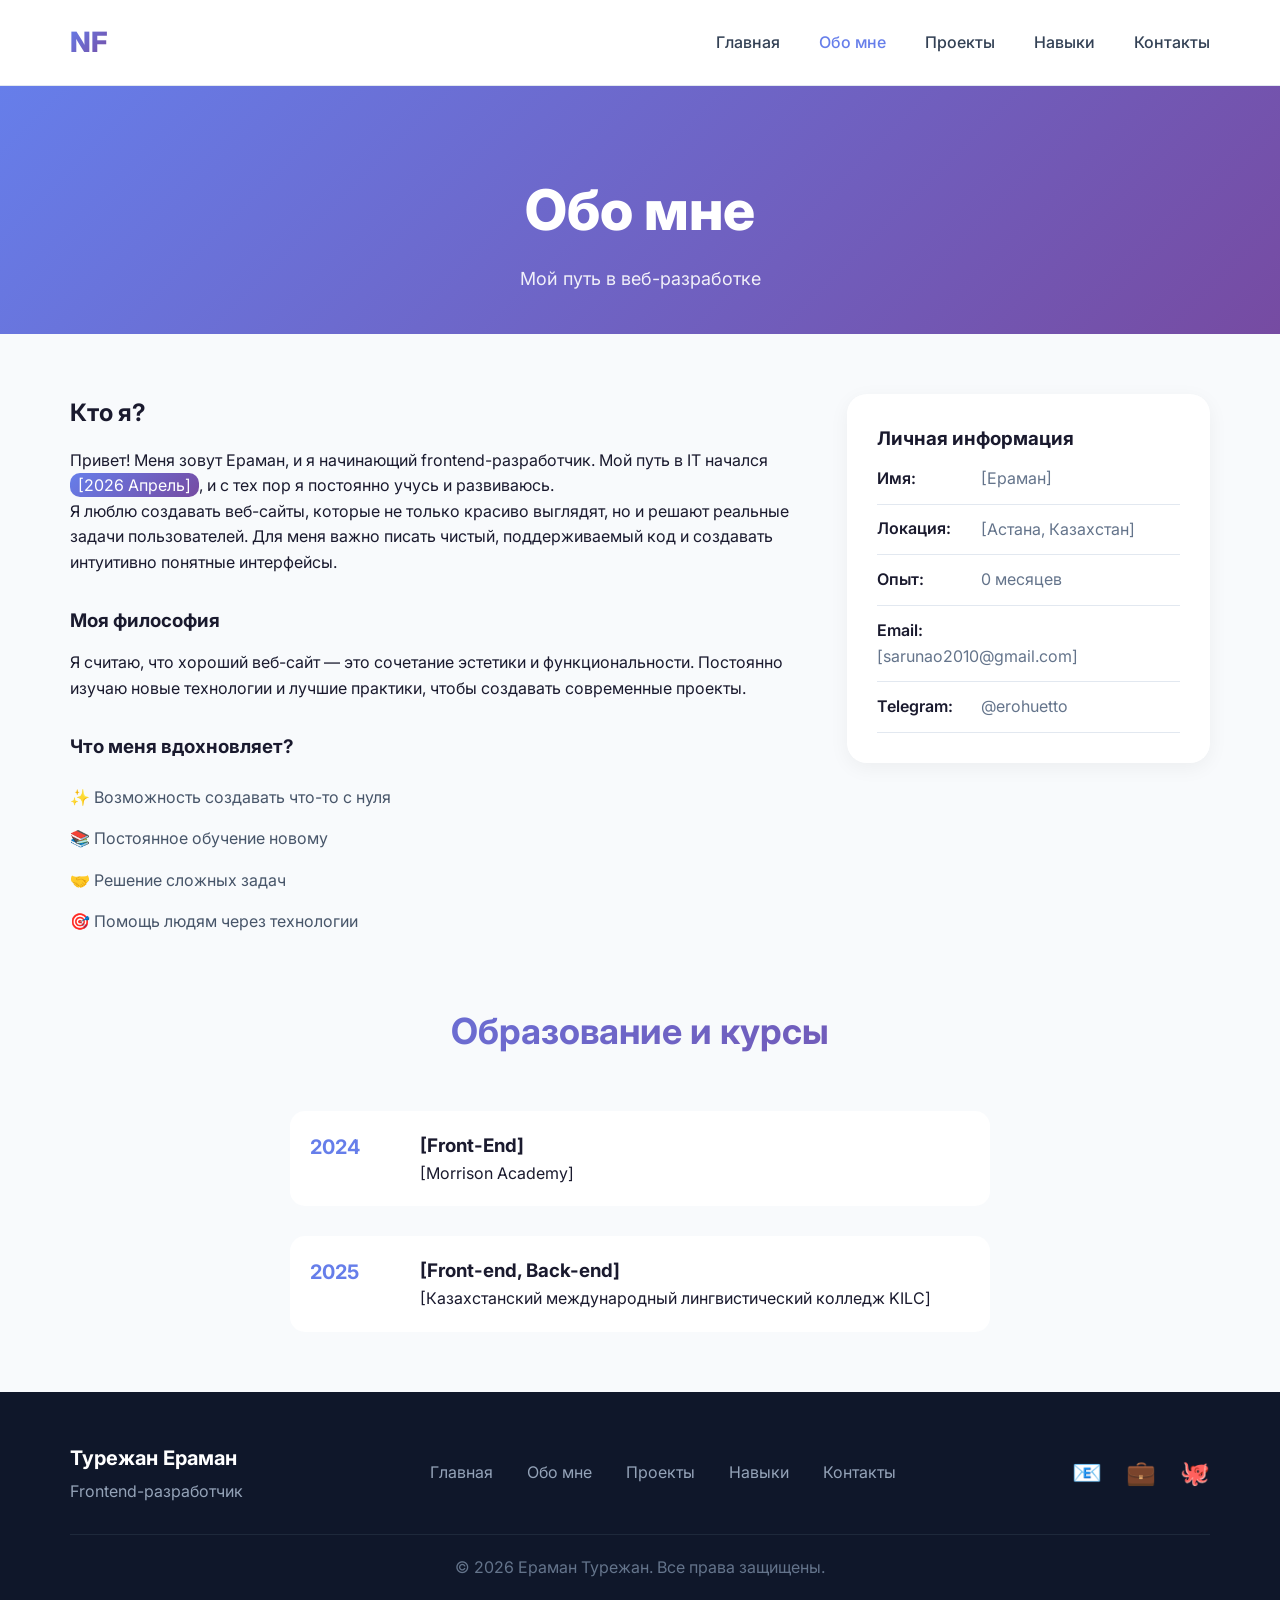
==== about.html @ 0fe9a9af "Add files via upload" ====
<!DOCTYPE html>
<html lang="ru">
<head>
    <meta charset="UTF-8">
    <meta name="viewport" content="width=device-width, initial-scale=1.0">
    <title>Обо мне | Ераман Турежан - Frontend-разработчик</title>
    <link rel="stylesheet" href="style.css">
    <link href="https://fonts.googleapis.com/css2?family=Inter:wght@300;400;500;600;700;800&display=swap" rel="stylesheet">
</head>
<body>
    <header>
        <div class="container">
            <div class="header-content">
                <div class="logo">
                    <a href="index.html">NF</a>
                </div>
                <nav>
                    <a href="index.html">Главная</a>
                    <a href="about.html" class="active">Обо мне</a>
                    <a href="projects.html">Проекты</a>
                    <a href="skills.html">Навыки</a>
                    <a href="contacts.html">Контакты</a>
                </nav>
                <div class="mobile-menu" id="mobileBtn">☰</div>
            </div>
        </div>
    </header>

    <main>
        <section class="page-header">
            <div class="container">
                <h1>Обо мне</h1>
                <p>Мой путь в веб-разработке</p>
            </div>
        </section>

        <section class="about-content">
            <div class="container">
                <div class="about-grid">
                    <div class="about-text">
                        <h2>Кто я?</h2>
                        <p>Привет! Меня зовут Ераман, и я начинающий frontend-разработчик. Мой путь в IT начался <span class="highlight">[2026 Апрель]</span>, и с тех пор я постоянно учусь и развиваюсь.</p>
                        
                        <p>Я люблю создавать веб-сайты, которые не только красиво выглядят, но и решают реальные задачи пользователей. Для меня важно писать чистый, поддерживаемый код и создавать интуитивно понятные интерфейсы.</p>
                        
                        <h3>Моя философия</h3>
                        <p>Я считаю, что хороший веб-сайт — это сочетание эстетики и функциональности. Постоянно изучаю новые технологии и лучшие практики, чтобы создавать современные проекты.</p>
                        
                        <h3>Что меня вдохновляет?</h3>
                        <ul>
                            <li>✨ Возможность создавать что-то с нуля</li>
                            <li>📚 Постоянное обучение новому</li>
                            <li>🤝 Решение сложных задач</li>
                            <li>🎯 Помощь людям через технологии</li>
                        </ul>
                    </div>
                    <div class="about-info">
                        <div class="info-card">
                            <h3>Личная информация</h3>
                            <div class="info-item">
                                <span class="info-label">Имя:</span>
                                <span class="info-value">[Ераман]</span>
                            </div>
                            <div class="info-item">
                                <span class="info-label">Локация:</span>
                                <span class="info-value">[Астана, Казахстан]</span>
                            </div>
                            <div class="info-item">
                                <span class="info-label">Опыт:</span>
                                <span class="info-value">0 месяцев</span>
                            </div>
                            <div class="info-item">
                                <span class="info-label">Email:</span>
                                <span class="info-value">[sarunao2010@gmail.com]</span>
                            </div>
                            <div class="info-item">
                                <span class="info-label">Telegram:</span>
                                <span class="info-value">@erohuetto</span>
                            </div>
                        </div>
                    </div>
                </div>
            </div>
        </section>

        <section class="education-section">
            <div class="container">
                <h2 class="section-title">Образование и курсы</h2>
                <div class="timeline">
                    <div class="timeline-item">
                        <div class="timeline-year">2024</div>
                        <div class="timeline-content">
                            <h3>[Front-End]</h3>
                            <p>[Morrison Academy]</p>
                        </div>
                    </div>
                    <div class="timeline-item">
                        <div class="timeline-year">2025</div>
                        <div class="timeline-content">
                            <h3>[Front-end, Back-end]</h3>
                            <p>[Казахстанский международный лингвистический колледж KILC]</p>
                        </div>
                    </div>
                </div>
            </div>
        </section>
    </main>

    <footer>
        <div class="container">
            <div class="footer-content">
                <div class="footer-info">
                    <h3>Турежан Ераман</h3>
                    <p>Frontend-разработчик</p>
                </div>
                <div class="footer-links">
                    <a href="index.html">Главная</a>
                    <a href="about.html">Обо мне</a>
                    <a href="projects.html">Проекты</a>
                    <a href="skills.html">Навыки</a>
                    <a href="contacts.html">Контакты</a>
                </div>
                <div class="footer-social">
                    <a href="#">📧</a>
                    <a href="#">💼</a>
                    <a href="#">🐙</a>
                </div>
            </div>
            <div class="copyright">
                © 2026 Ераман Турежан. Все права защищены.
            </div>
        </div>
    </footer>

    <script src="script.js"></script>
</body>
</html>
---- style.css ----
* {
    margin: 0;
    padding: 0;
    box-sizing: border-box;
}

body {
    font-family: 'Inter', sans-serif;
    color: #1a1a2e;
    line-height: 1.6;
    background: #f8fafc;
}

.container {
    max-width: 1200px;
    margin: 0 auto;
    padding: 0 30px;
}

/* Header */
header {
    background: white;
    padding: 20px 0;
    border-bottom: 1px solid #e2e8f0;
    position: sticky;
    top: 0;
    z-index: 100;
    backdrop-filter: blur(10px);
    background: rgba(255,255,255,0.95);
}

.header-content {
    display: flex;
    justify-content: space-between;
    align-items: center;
}

.logo a {
    font-size: 28px;
    font-weight: 800;
    background: linear-gradient(135deg, #667eea 0%, #764ba2 100%);
    -webkit-background-clip: text;
    background-clip: text;
    color: transparent;
    text-decoration: none;
}

nav a {
    text-decoration: none;
    color: #334155;
    margin-left: 35px;
    font-weight: 500;
    transition: 0.3s;
}

nav a:hover, nav a.active {
    color: #667eea;
}

.mobile-menu {
    display: none;
    font-size: 28px;
    cursor: pointer;
}

/* Hero Section */
.hero {
    padding: 100px 0;
    background: linear-gradient(135deg, #667eea15 0%, #764ba215 100%);
}

.hero-content {
    display: grid;
    grid-template-columns: 1fr 1fr;
    gap: 50px;
    align-items: center;
}

.hero-greeting {
    display: inline-block;
    font-size: 18px;
    color: #667eea;
    font-weight: 600;
    margin-bottom: 15px;
}

h1 {
    font-size: 56px;
    font-weight: 800;
    background: linear-gradient(135deg, #667eea 0%, #764ba2 100%);
    -webkit-background-clip: text;
    background-clip: text;
    color: transparent;
    margin-bottom: 15px;
}

.hero-title {
    font-size: 24px;
    color: #334155;
    margin-bottom: 20px;
}

.hero-description {
    font-size: 18px;
    color: #64748b;
    margin-bottom: 30px;
    line-height: 1.7;
}

.hero-buttons {
    display: flex;
    gap: 20px;
}

.btn-primary {
    display: inline-block;
    padding: 14px 32px;
    background: linear-gradient(135deg, #667eea 0%, #764ba2 100%);
    color: white;
    text-decoration: none;
    border-radius: 40px;
    font-weight: 600;
    transition: 0.3s;
    border: none;
    cursor: pointer;
}

.btn-primary:hover {
    transform: translateY(-3px);
    box-shadow: 0 10px 20px rgba(102,126,234,0.3);
}

.btn-secondary {
    display: inline-block;
    padding: 14px 32px;
    background: transparent;
    color: #667eea;
    text-decoration: none;
    border-radius: 40px;
    font-weight: 600;
    border: 2px solid #667eea;
    transition: 0.3s;
}

.btn-secondary:hover {
    background: #667eea;
    color: white;
    transform: translateY(-3px);
}

.hero-image {
    text-align: center;
}

.code-icon {
    font-size: 200px;
    animation: float 3s ease-in-out infinite;
}

@keyframes float {
    0%, 100% { transform: translateY(0); }
    50% { transform: translateY(-20px); }
}

/* Stats Section */
.stats-section {
    padding: 60px 0;
    background: white;
}

.stats-grid {
    display: grid;
    grid-template-columns: repeat(4, 1fr);
    gap: 30px;
    text-align: center;
}

.stat-card {
    padding: 30px;
    background: #f8fafc;
    border-radius: 20px;
    transition: 0.3s;
}

.stat-card:hover {
    transform: translateY(-5px);
    background: linear-gradient(135deg, #667eea 0%, #764ba2 100%);
    color: white;
}

.stat-number {
    font-size: 48px;
    font-weight: 800;
    color: #667eea;
    margin-bottom: 10px;
}

.stat-card:hover .stat-number {
    color: white;
}

/* Services Section */
.services-section, .recent-projects {
    padding: 80px 0;
}

.section-title {
    font-size: 36px;
    font-weight: 700;
    text-align: center;
    margin-bottom: 50px;
    background: linear-gradient(135deg, #667eea 0%, #764ba2 100%);
    -webkit-background-clip: text;
    background-clip: text;
    color: transparent;
}

.services-grid {
    display: grid;
    grid-template-columns: repeat(4, 1fr);
    gap: 30px;
}

.service-card {
    background: white;
    padding: 40px 30px;
    border-radius: 20px;
    text-align: center;
    transition: 0.3s;
    box-shadow: 0 5px 20px rgba(0,0,0,0.05);
}

.service-card:hover {
    transform: translateY(-10px);
    box-shadow: 0 20px 40px rgba(102,126,234,0.15);
}

.service-icon {
    font-size: 48px;
    margin-bottom: 20px;
}

.service-card h3 {
    font-size: 22px;
    margin-bottom: 15px;
    color: #1a1a2e;
}

.service-card p {
    color: #64748b;
}

/* Projects Preview */
.projects-preview {
    display: grid;
    grid-template-columns: repeat(3, 1fr);
    gap: 30px;
}

.preview-card {
    background: white;
    border-radius: 20px;
    overflow: hidden;
    transition: 0.3s;
    box-shadow: 0 5px 20px rgba(0,0,0,0.05);
}

.preview-card:hover {
    transform: translateY(-10px);
    box-shadow: 0 20px 40px rgba(102,126,234,0.15);
}

.preview-image {
    font-size: 80px;
    text-align: center;
    padding: 40px;
    background: linear-gradient(135deg, #667eea15 0%, #764ba215 100%);
}

.preview-card h3 {
    padding: 20px 20px 10px;
    font-size: 20px;
}

.preview-card p {
    padding: 0 20px;
    color: #64748b;
}

.preview-link {
    display: inline-block;
    margin: 15px 20px 25px;
    color: #667eea;
    text-decoration: none;
    font-weight: 600;
}

/* Page Header */
.page-header {
    padding: 80px 0 40px;
    background: linear-gradient(135deg, #667eea 0%, #764ba2 100%);
    color: white;
    text-align: center;
}

.page-header h1 {
    color: white;
    background: none;
    -webkit-background-clip: unset;
    background-clip: unset;
    margin-bottom: 10px;
}

.page-header p {
    font-size: 18px;
    opacity: 0.9;
}

/* About Page */
.about-content {
    padding: 60px 0;
}

.about-grid {
    display: grid;
    grid-template-columns: 2fr 1fr;
    gap: 50px;
}

.about-text h2, .about-text h3 {
    margin: 30px 0 15px;
    color: #1a1a2e;
}

.about-text h2:first-child {
    margin-top: 0;
}

.highlight {
    background: linear-gradient(135deg, #667eea 0%, #764ba2 100%);
    color: white;
    padding: 2px 8px;
    border-radius: 10px;
}

.about-text ul {
    list-style: none;
    padding-left: 0;
}

.about-text ul li {
    padding: 8px 0;
    color: #475569;
}

.info-card {
    background: white;
    padding: 30px;
    border-radius: 20px;
    box-shadow: 0 5px 20px rgba(0,0,0,0.05);
    position: sticky;
    top: 100px;
}

.info-item {
    padding: 12px 0;
    border-bottom: 1px solid #e2e8f0;
}

.info-label {
    font-weight: 600;
    color: #1a1a2e;
    display: inline-block;
    width: 100px;
}

.info-value {
    color: #64748b;
}

/* Timeline */
.timeline {
    max-width: 700px;
    margin: 0 auto;
}

.timeline-item {
    display: flex;
    gap: 30px;
    margin-bottom: 30px;
    background: white;
    padding: 20px;
    border-radius: 15px;
    transition: 0.3s;
}

.timeline-item:hover {
    transform: translateX(10px);
    box-shadow: 0 5px 20px rgba(0,0,0,0.1);
}

.timeline-year {
    min-width: 80px;
    font-weight: 700;
    color: #667eea;
    font-size: 20px;
}

/* Projects Page */
.projects-section {
    padding: 60px 0;
}

.projects-grid {
    display: grid;
    grid-template-columns: repeat(2, 1fr);
    gap: 30px;
}

.project-card {
    background: white;
    border-radius: 20px;
    overflow: hidden;
    display: flex;
    transition: 0.3s;
}

.project-card:hover {
    transform: translateY(-5px);
    box-shadow: 0 20px 40px rgba(0,0,0,0.1);
}

.project-image {
    font-size: 80px;
    padding: 40px;
    background: linear-gradient(135deg, #667eea15 0%, #764ba215 100%);
    min-width: 150px;
    display: flex;
    align-items: center;
    justify-content: center;
}

.project-info {
    padding: 25px;
}

.project-info h3 {
    font-size: 22px;
    margin-bottom: 10px;
}

.project-tech {
    display: flex;
    gap: 10px;
    flex-wrap: wrap;
    margin: 15px 0;
}

.project-tech span {
    background: #e2e8f0;
    padding: 5px 12px;
    border-radius: 20px;
    font-size: 12px;
    font-weight: 500;
}

.project-links {
    display: flex;
    gap: 20px;
}

.project-link {
    color: #667eea;
    text-decoration: none;
    font-weight: 600;
}

/* Skills Page */
.skills-section {
    padding: 60px 0;
}

.skills-category {
    margin-bottom: 60px;
}

.skills-category h2 {
    margin-bottom: 30px;
    font-size: 28px;
}

.skills-grid {
    display: flex;
    flex-direction: column;
    gap: 25px;
}

.skill-item {
    width: 100%;
}

.skill-info {
    display: flex;
    justify-content: space-between;
    margin-bottom: 8px;
    font-weight: 500;
}

.skill-bar {
    background: #e2e8f0;
    height: 10px;
    border-radius: 10px;
    overflow: hidden;
}

.skill-progress {
    background: linear-gradient(135deg, #667eea 0%, #764ba2 100%);
    height: 100%;
    border-radius: 10px;
    width: 0;
    transition: 1s ease;
}

.tools-grid {
    display: grid;
    grid-template-columns: repeat(4, 1fr);
    gap: 20px;
}

.tool-card {
    background: white;
    padding: 30px;
    text-align: center;
    border-radius: 15px;
    transition: 0.3s;
}

.tool-card:hover {
    transform: translateY(-5px);
    background: linear-gradient(135deg, #667eea 0%, #764ba2 100%);
    color: white;
}

.tool-icon {
    font-size: 48px;
    margin-bottom: 15px;
}

.soft-skills {
    display: flex;
    flex-wrap: wrap;
    gap: 15px;
}

.soft-skill {
    background: white;
    padding: 12px 24px;
    border-radius: 40px;
    font-weight: 500;
    transition: 0.3s;
    cursor: pointer;
}

.soft-skill:hover {
    background: linear-gradient(135deg, #667eea 0%, #764ba2 100%);
    color: white;
    transform: translateY(-2px);
}

/* Learning Section */
.learning-section {
    padding: 60px 0;
    background: #f8fafc;
}

.learning-grid {
    display: grid;
    grid-template-columns: repeat(3, 1fr);
    gap: 30px;
}

.learning-card {
    background: white;
    padding: 40px;
    text-align: center;
    border-radius: 20px;
    transition: 0.3s;
}

.learning-card:hover {
    transform: translateY(-10px);
    box-shadow: 0 20px 40px rgba(102,126,234,0.15);
}

.learning-icon {
    font-size: 48px;
    margin-bottom: 20px;
}

/* Contacts Page */
.contacts-section {
    padding: 60px 0;
}

.contacts-grid {
    display: grid;
    grid-template-columns: 1fr 1fr;
    gap: 50px;
}

.contact-methods {
    margin-top: 40px;
}

.contact-method {
    display: flex;
    gap: 20px;
    align-items: center;
    margin-bottom: 30px;
    padding: 20px;
    background: white;
    border-radius: 15px;
    transition: 0.3s;
}

.contact-method:hover {
    transform: translateX(10px);
    box-shadow: 0 5px 20px rgba(0,0,0,0.1);
}

.contact-icon {
    font-size: 32px;
}

.contact-method h3 {
    margin-bottom: 5px;
    font-size: 18px;
}

.contact-method a {
    color: #667eea;
    text-decoration: none;
}

.contact-form {
    background: white;
    padding: 40px;
    border-radius: 20px;
    box-shadow: 0 5px 20px rgba(0,0,0,0.05);
}

.contact-form h3 {
    font-size: 24px;
    margin-bottom: 25px;
}

.contact-form input, .contact-form textarea {
    width: 100%;
    padding: 14px;
    margin-bottom: 20px;
    border: 1px solid #e2e8f0;
    border-radius: 12px;
    font-family: inherit;
    font-size: 16px;
    transition: 0.3s;
}

.contact-form input:focus, .contact-form textarea:focus {
    outline: none;
    border-color: #667eea;
    box-shadow: 0 0 0 3px rgba(102,126,234,0.1);
}

/* Footer */
footer {
    background: #0f172a;
    color: white;
    padding: 50px 0 20px;
    margin-top: 60px;
}

.footer-content {
    display: flex;
    justify-content: space-between;
    align-items: center;
    margin-bottom: 30px;
}

.footer-info h3 {
    font-size: 20px;
    margin-bottom: 5px;
}

.footer-info p {
    color: #94a3b8;
}

.footer-links a {
    color: #94a3b8;
    text-decoration: none;
    margin-left: 30px;
    transition: 0.3s;
}

.footer-links a:hover {
    color: white;
}

.footer-social a {
    font-size: 24px;
    text-decoration: none;
    margin-left: 20px;
}

.copyright {
    text-align: center;
    padding-top: 20px;
    border-top: 1px solid #1e293b;
    color: #64748b;
}

/* Responsive */
@media (max-width: 992px) {
    h1 { font-size: 44px; }
    .services-grid, .stats-grid, .projects-preview, .projects-grid {
        grid-template-columns: repeat(2, 1fr);
    }
    .tools-grid, .learning-grid {
        grid-template-columns: repeat(2, 1fr);
    }
}

@media (max-width: 768px) {
    nav {
        display: none;
    }
    .mobile-menu {
        display: block;
    }
    .hero-content, .about-grid, .contacts-grid {
        grid-template-columns: 1fr;
    }
    .services-grid, .stats-grid, .projects-preview, .projects-grid {
        grid-template-columns: 1fr;
    }
    .tools-grid, .learning-grid {
        grid-template-columns: 1fr;
    }
    .footer-content {
        flex-direction: column;
        text-align: center;
        gap: 20px;
    }
    .footer-links a {
        margin: 0 15px;
    }
    .project-card {
        flex-direction: column;
    }
    .section-title {
        font-size: 28px;
    }
}
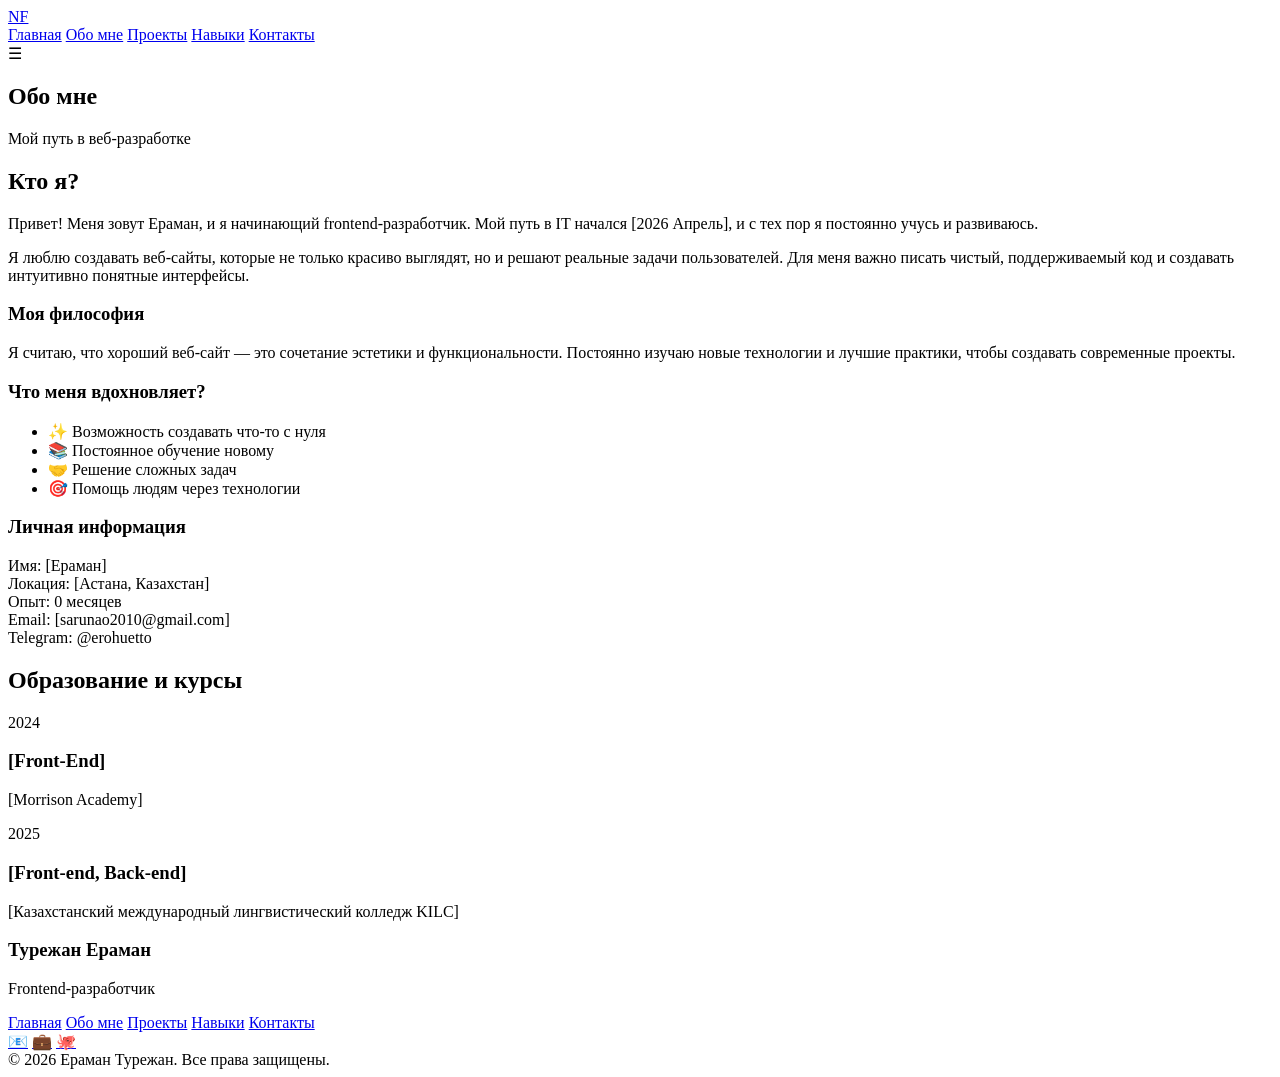
==== commit 2b04bc33: "Upd site, added SEO" ====
--- a/about.html
+++ b/about.html
@@ -1,11 +1,14 @@
 <!DOCTYPE html>
 <html lang="ru">
 <head>
-    <meta charset="UTF-8">
-    <meta name="viewport" content="width=device-width, initial-scale=1.0">
-    <title>Обо мне | Ераман Турежан - Frontend-разработчик</title>
-    <link rel="stylesheet" href="style.css">
-    <link href="https://fonts.googleapis.com/css2?family=Inter:wght@300;400;500;600;700;800&display=swap" rel="stylesheet">
+  <meta charset="UTF-8">
+  <meta name="viewport" content="width=device-width, initial-scale=1.0">
+
+  <title>Фронтенд разработчик | Обо мне</title>
+  <meta name="description" content="Обо мне: я фронтенд разработчик, создаю современные веб-сайты, постоянно изучаю новые технологии и реализую интересные проекты.">
+  <meta name="keywords" content="фронтенд разработчик, обо мне, портфолио, HTML, CSS, JavaScript">
+  <meta name="author" content="Твоё Имя">
+  <meta name="robots" content="index, follow">
 </head>
 <body>
     <header>
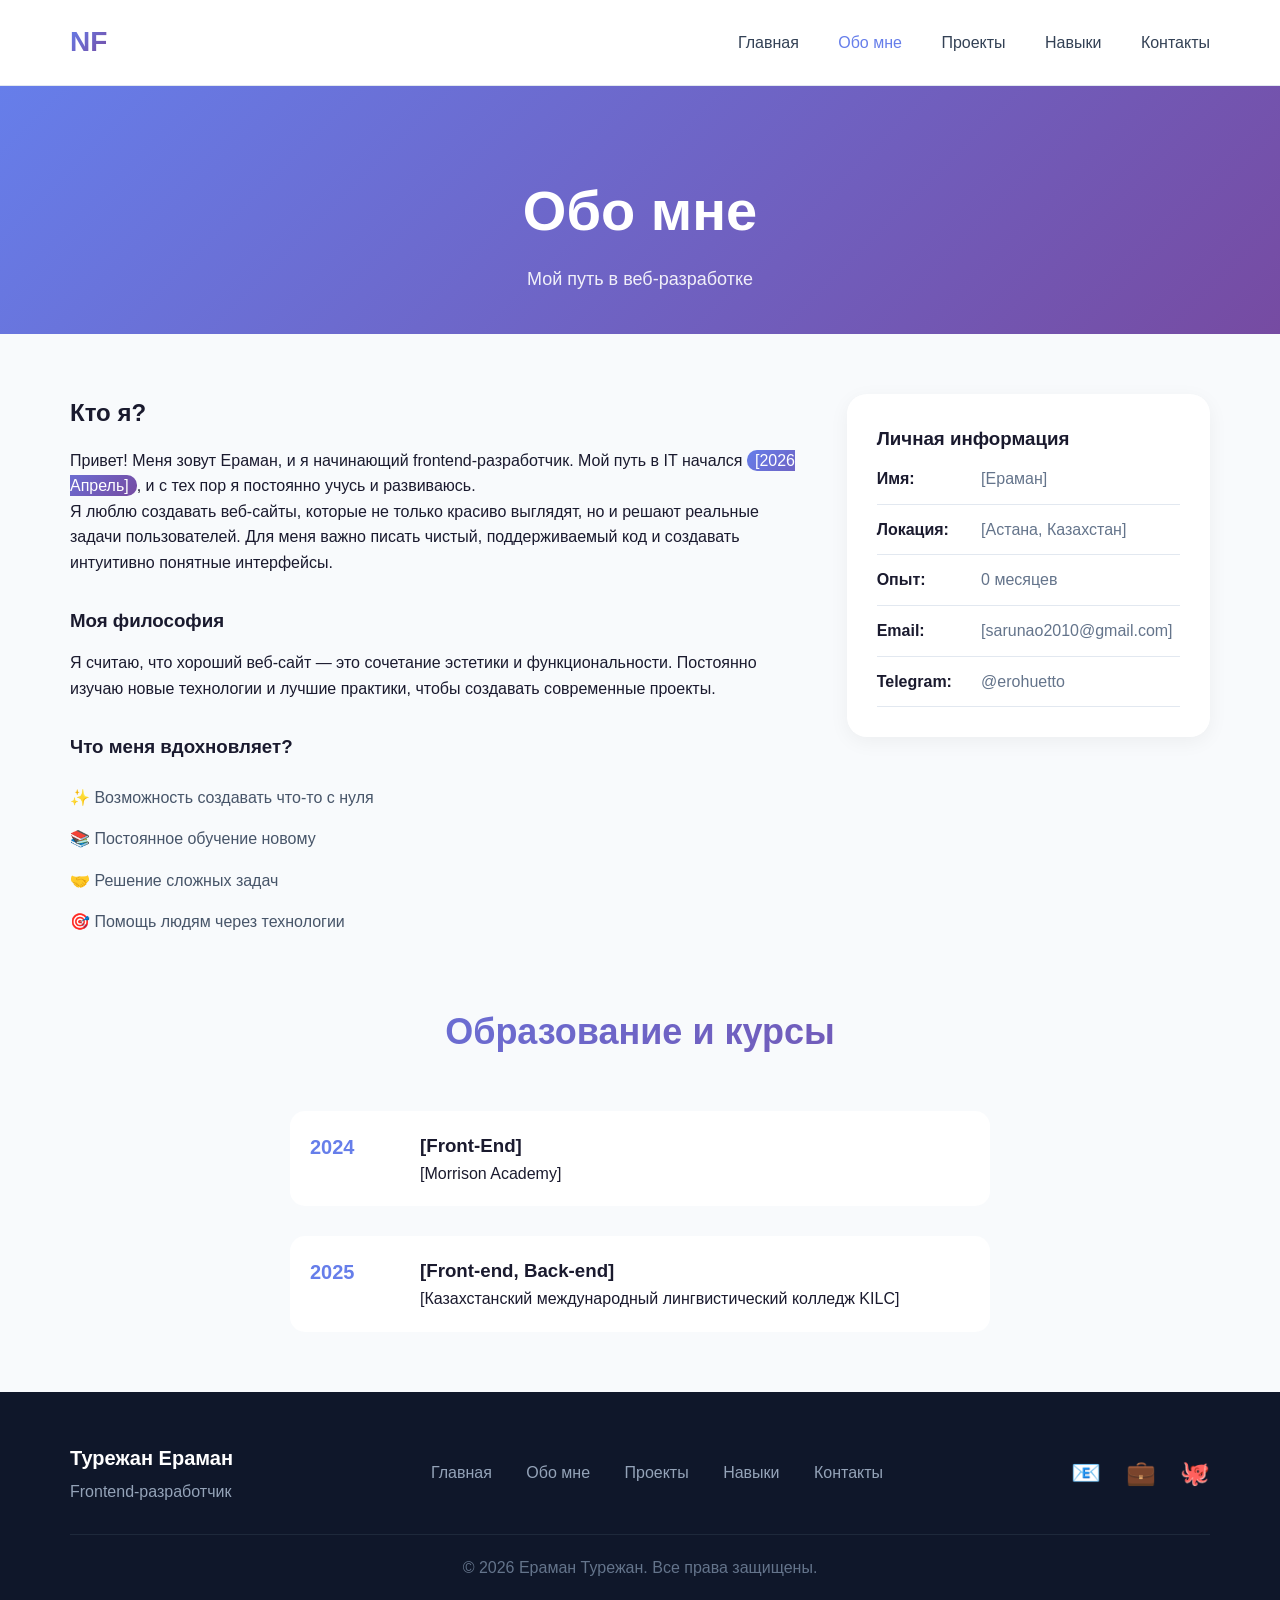
==== commit 05bebdd3: "upd style link" ====
--- a/about.html
+++ b/about.html
@@ -10,6 +10,7 @@
   <meta name="author" content="Твоё Имя">
   <meta name="robots" content="index, follow">
 </head>
+<link rel="stylesheet" href="./style.css">
 <body>
     <header>
         <div class="container">
--- a/style.css
+++ b/style.css
@@ -0,0 +1,763 @@
+* {
+    margin: 0;
+    padding: 0;
+    box-sizing: border-box;
+}
+
+body {
+    font-family: 'Inter', sans-serif;
+    color: #1a1a2e;
+    line-height: 1.6;
+    background: #f8fafc;
+}
+
+.container {
+    max-width: 1200px;
+    margin: 0 auto;
+    padding: 0 30px;
+}
+
+/* Header */
+header {
+    background: white;
+    padding: 20px 0;
+    border-bottom: 1px solid #e2e8f0;
+    position: sticky;
+    top: 0;
+    z-index: 100;
+    backdrop-filter: blur(10px);
+    background: rgba(255,255,255,0.95);
+}
+
+.header-content {
+    display: flex;
+    justify-content: space-between;
+    align-items: center;
+}
+
+.logo a {
+    font-size: 28px;
+    font-weight: 800;
+    background: linear-gradient(135deg, #667eea 0%, #764ba2 100%);
+    -webkit-background-clip: text;
+    background-clip: text;
+    color: transparent;
+    text-decoration: none;
+}
+
+nav a {
+    text-decoration: none;
+    color: #334155;
+    margin-left: 35px;
+    font-weight: 500;
+    transition: 0.3s;
+}
+
+nav a:hover, nav a.active {
+    color: #667eea;
+}
+
+.mobile-menu {
+    display: none;
+    font-size: 28px;
+    cursor: pointer;
+}
+
+/* Hero Section */
+.hero {
+    padding: 100px 0;
+    background: linear-gradient(135deg, #667eea15 0%, #764ba215 100%);
+}
+
+.hero-content {
+    display: grid;
+    grid-template-columns: 1fr 1fr;
+    gap: 50px;
+    align-items: center;
+}
+
+.hero-greeting {
+    display: inline-block;
+    font-size: 18px;
+    color: #667eea;
+    font-weight: 600;
+    margin-bottom: 15px;
+}
+
+h1 {
+    font-size: 56px;
+    font-weight: 800;
+    background: linear-gradient(135deg, #667eea 0%, #764ba2 100%);
+    -webkit-background-clip: text;
+    background-clip: text;
+    color: transparent;
+    margin-bottom: 15px;
+}
+
+.hero-title {
+    font-size: 24px;
+    color: #334155;
+    margin-bottom: 20px;
+}
+
+.hero-description {
+    font-size: 18px;
+    color: #64748b;
+    margin-bottom: 30px;
+    line-height: 1.7;
+}
+
+.hero-buttons {
+    display: flex;
+    gap: 20px;
+}
+
+.btn-primary {
+    display: inline-block;
+    padding: 14px 32px;
+    background: linear-gradient(135deg, #667eea 0%, #764ba2 100%);
+    color: white;
+    text-decoration: none;
+    border-radius: 40px;
+    font-weight: 600;
+    transition: 0.3s;
+    border: none;
+    cursor: pointer;
+}
+
+.btn-primary:hover {
+    transform: translateY(-3px);
+    box-shadow: 0 10px 20px rgba(102,126,234,0.3);
+}
+
+.btn-secondary {
+    display: inline-block;
+    padding: 14px 32px;
+    background: transparent;
+    color: #667eea;
+    text-decoration: none;
+    border-radius: 40px;
+    font-weight: 600;
+    border: 2px solid #667eea;
+    transition: 0.3s;
+}
+
+.btn-secondary:hover {
+    background: #667eea;
+    color: white;
+    transform: translateY(-3px);
+}
+
+.hero-image {
+    text-align: center;
+}
+
+.code-icon {
+    font-size: 200px;
+    animation: float 3s ease-in-out infinite;
+}
+
+@keyframes float {
+    0%, 100% { transform: translateY(0); }
+    50% { transform: translateY(-20px); }
+}
+
+/* Stats Section */
+.stats-section {
+    padding: 60px 0;
+    background: white;
+}
+
+.stats-grid {
+    display: grid;
+    grid-template-columns: repeat(4, 1fr);
+    gap: 30px;
+    text-align: center;
+}
+
+.stat-card {
+    padding: 30px;
+    background: #f8fafc;
+    border-radius: 20px;
+    transition: 0.3s;
+}
+
+.stat-card:hover {
+    transform: translateY(-5px);
+    background: linear-gradient(135deg, #667eea 0%, #764ba2 100%);
+    color: white;
+}
+
+.stat-number {
+    font-size: 48px;
+    font-weight: 800;
+    color: #667eea;
+    margin-bottom: 10px;
+}
+
+.stat-card:hover .stat-number {
+    color: white;
+}
+
+/* Services Section */
+.services-section, .recent-projects {
+    padding: 80px 0;
+}
+
+.section-title {
+    font-size: 36px;
+    font-weight: 700;
+    text-align: center;
+    margin-bottom: 50px;
+    background: linear-gradient(135deg, #667eea 0%, #764ba2 100%);
+    -webkit-background-clip: text;
+    background-clip: text;
+    color: transparent;
+}
+
+.services-grid {
+    display: grid;
+    grid-template-columns: repeat(4, 1fr);
+    gap: 30px;
+}
+
+.service-card {
+    background: white;
+    padding: 40px 30px;
+    border-radius: 20px;
+    text-align: center;
+    transition: 0.3s;
+    box-shadow: 0 5px 20px rgba(0,0,0,0.05);
+}
+
+.service-card:hover {
+    transform: translateY(-10px);
+    box-shadow: 0 20px 40px rgba(102,126,234,0.15);
+}
+
+.service-icon {
+    font-size: 48px;
+    margin-bottom: 20px;
+}
+
+.service-card h3 {
+    font-size: 22px;
+    margin-bottom: 15px;
+    color: #1a1a2e;
+}
+
+.service-card p {
+    color: #64748b;
+}
+
+/* Projects Preview */
+.projects-preview {
+    display: grid;
+    grid-template-columns: repeat(3, 1fr);
+    gap: 30px;
+}
+
+.preview-card {
+    background: white;
+    border-radius: 20px;
+    overflow: hidden;
+    transition: 0.3s;
+    box-shadow: 0 5px 20px rgba(0,0,0,0.05);
+}
+
+.preview-card:hover {
+    transform: translateY(-10px);
+    box-shadow: 0 20px 40px rgba(102,126,234,0.15);
+}
+
+.preview-image {
+    font-size: 80px;
+    text-align: center;
+    padding: 40px;
+    background: linear-gradient(135deg, #667eea15 0%, #764ba215 100%);
+}
+
+.preview-card h3 {
+    padding: 20px 20px 10px;
+    font-size: 20px;
+}
+
+.preview-card p {
+    padding: 0 20px;
+    color: #64748b;
+}
+
+.preview-link {
+    display: inline-block;
+    margin: 15px 20px 25px;
+    color: #667eea;
+    text-decoration: none;
+    font-weight: 600;
+}
+
+/* Page Header */
+.page-header {
+    padding: 80px 0 40px;
+    background: linear-gradient(135deg, #667eea 0%, #764ba2 100%);
+    color: white;
+    text-align: center;
+}
+
+.page-header h1 {
+    color: white;
+    background: none;
+    -webkit-background-clip: unset;
+    background-clip: unset;
+    margin-bottom: 10px;
+}
+
+.page-header p {
+    font-size: 18px;
+    opacity: 0.9;
+}
+
+/* About Page */
+.about-content {
+    padding: 60px 0;
+}
+
+.about-grid {
+    display: grid;
+    grid-template-columns: 2fr 1fr;
+    gap: 50px;
+}
+
+.about-text h2, .about-text h3 {
+    margin: 30px 0 15px;
+    color: #1a1a2e;
+}
+
+.about-text h2:first-child {
+    margin-top: 0;
+}
+
+.highlight {
+    background: linear-gradient(135deg, #667eea 0%, #764ba2 100%);
+    color: white;
+    padding: 2px 8px;
+    border-radius: 10px;
+}
+
+.about-text ul {
+    list-style: none;
+    padding-left: 0;
+}
+
+.about-text ul li {
+    padding: 8px 0;
+    color: #475569;
+}
+
+.info-card {
+    background: white;
+    padding: 30px;
+    border-radius: 20px;
+    box-shadow: 0 5px 20px rgba(0,0,0,0.05);
+    position: sticky;
+    top: 100px;
+}
+
+.info-item {
+    padding: 12px 0;
+    border-bottom: 1px solid #e2e8f0;
+}
+
+.info-label {
+    font-weight: 600;
+    color: #1a1a2e;
+    display: inline-block;
+    width: 100px;
+}
+
+.info-value {
+    color: #64748b;
+}
+
+/* Timeline */
+.timeline {
+    max-width: 700px;
+    margin: 0 auto;
+}
+
+.timeline-item {
+    display: flex;
+    gap: 30px;
+    margin-bottom: 30px;
+    background: white;
+    padding: 20px;
+    border-radius: 15px;
+    transition: 0.3s;
+}
+
+.timeline-item:hover {
+    transform: translateX(10px);
+    box-shadow: 0 5px 20px rgba(0,0,0,0.1);
+}
+
+.timeline-year {
+    min-width: 80px;
+    font-weight: 700;
+    color: #667eea;
+    font-size: 20px;
+}
+
+/* Projects Page */
+.projects-section {
+    padding: 60px 0;
+}
+
+.projects-grid {
+    display: grid;
+    grid-template-columns: repeat(2, 1fr);
+    gap: 30px;
+}
+
+.project-card {
+    background: white;
+    border-radius: 20px;
+    overflow: hidden;
+    display: flex;
+    transition: 0.3s;
+}
+
+.project-card:hover {
+    transform: translateY(-5px);
+    box-shadow: 0 20px 40px rgba(0,0,0,0.1);
+}
+
+.project-image {
+    font-size: 80px;
+    padding: 40px;
+    background: linear-gradient(135deg, #667eea15 0%, #764ba215 100%);
+    min-width: 150px;
+    display: flex;
+    align-items: center;
+    justify-content: center;
+}
+
+.project-info {
+    padding: 25px;
+}
+
+.project-info h3 {
+    font-size: 22px;
+    margin-bottom: 10px;
+}
+
+.project-tech {
+    display: flex;
+    gap: 10px;
+    flex-wrap: wrap;
+    margin: 15px 0;
+}
+
+.project-tech span {
+    background: #e2e8f0;
+    padding: 5px 12px;
+    border-radius: 20px;
+    font-size: 12px;
+    font-weight: 500;
+}
+
+.project-links {
+    display: flex;
+    gap: 20px;
+}
+
+.project-link {
+    color: #667eea;
+    text-decoration: none;
+    font-weight: 600;
+}
+
+/* Skills Page */
+.skills-section {
+    padding: 60px 0;
+}
+
+.skills-category {
+    margin-bottom: 60px;
+}
+
+.skills-category h2 {
+    margin-bottom: 30px;
+    font-size: 28px;
+}
+
+.skills-grid {
+    display: flex;
+    flex-direction: column;
+    gap: 25px;
+}
+
+.skill-item {
+    width: 100%;
+}
+
+.skill-info {
+    display: flex;
+    justify-content: space-between;
+    margin-bottom: 8px;
+    font-weight: 500;
+}
+
+.skill-bar {
+    background: #e2e8f0;
+    height: 10px;
+    border-radius: 10px;
+    overflow: hidden;
+}
+
+.skill-progress {
+    background: linear-gradient(135deg, #667eea 0%, #764ba2 100%);
+    height: 100%;
+    border-radius: 10px;
+    width: 0;
+    transition: 1s ease;
+}
+
+.tools-grid {
+    display: grid;
+    grid-template-columns: repeat(4, 1fr);
+    gap: 20px;
+}
+
+.tool-card {
+    background: white;
+    padding: 30px;
+    text-align: center;
+    border-radius: 15px;
+    transition: 0.3s;
+}
+
+.tool-card:hover {
+    transform: translateY(-5px);
+    background: linear-gradient(135deg, #667eea 0%, #764ba2 100%);
+    color: white;
+}
+
+.tool-icon {
+    font-size: 48px;
+    margin-bottom: 15px;
+}
+
+.soft-skills {
+    display: flex;
+    flex-wrap: wrap;
+    gap: 15px;
+}
+
+.soft-skill {
+    background: white;
+    padding: 12px 24px;
+    border-radius: 40px;
+    font-weight: 500;
+    transition: 0.3s;
+    cursor: pointer;
+}
+
+.soft-skill:hover {
+    background: linear-gradient(135deg, #667eea 0%, #764ba2 100%);
+    color: white;
+    transform: translateY(-2px);
+}
+
+/* Learning Section */
+.learning-section {
+    padding: 60px 0;
+    background: #f8fafc;
+}
+
+.learning-grid {
+    display: grid;
+    grid-template-columns: repeat(3, 1fr);
+    gap: 30px;
+}
+
+.learning-card {
+    background: white;
+    padding: 40px;
+    text-align: center;
+    border-radius: 20px;
+    transition: 0.3s;
+}
+
+.learning-card:hover {
+    transform: translateY(-10px);
+    box-shadow: 0 20px 40px rgba(102,126,234,0.15);
+}
+
+.learning-icon {
+    font-size: 48px;
+    margin-bottom: 20px;
+}
+
+/* Contacts Page */
+.contacts-section {
+    padding: 60px 0;
+}
+
+.contacts-grid {
+    display: grid;
+    grid-template-columns: 1fr 1fr;
+    gap: 50px;
+}
+
+.contact-methods {
+    margin-top: 40px;
+}
+
+.contact-method {
+    display: flex;
+    gap: 20px;
+    align-items: center;
+    margin-bottom: 30px;
+    padding: 20px;
+    background: white;
+    border-radius: 15px;
+    transition: 0.3s;
+}
+
+.contact-method:hover {
+    transform: translateX(10px);
+    box-shadow: 0 5px 20px rgba(0,0,0,0.1);
+}
+
+.contact-icon {
+    font-size: 32px;
+}
+
+.contact-method h3 {
+    margin-bottom: 5px;
+    font-size: 18px;
+}
+
+.contact-method a {
+    color: #667eea;
+    text-decoration: none;
+}
+
+.contact-form {
+    background: white;
+    padding: 40px;
+    border-radius: 20px;
+    box-shadow: 0 5px 20px rgba(0,0,0,0.05);
+}
+
+.contact-form h3 {
+    font-size: 24px;
+    margin-bottom: 25px;
+}
+
+.contact-form input, .contact-form textarea {
+    width: 100%;
+    padding: 14px;
+    margin-bottom: 20px;
+    border: 1px solid #e2e8f0;
+    border-radius: 12px;
+    font-family: inherit;
+    font-size: 16px;
+    transition: 0.3s;
+}
+
+.contact-form input:focus, .contact-form textarea:focus {
+    outline: none;
+    border-color: #667eea;
+    box-shadow: 0 0 0 3px rgba(102,126,234,0.1);
+}
+
+/* Footer */
+footer {
+    background: #0f172a;
+    color: white;
+    padding: 50px 0 20px;
+    margin-top: 60px;
+}
+
+.footer-content {
+    display: flex;
+    justify-content: space-between;
+    align-items: center;
+    margin-bottom: 30px;
+}
+
+.footer-info h3 {
+    font-size: 20px;
+    margin-bottom: 5px;
+}
+
+.footer-info p {
+    color: #94a3b8;
+}
+
+.footer-links a {
+    color: #94a3b8;
+    text-decoration: none;
+    margin-left: 30px;
+    transition: 0.3s;
+}
+
+.footer-links a:hover {
+    color: white;
+}
+
+.footer-social a {
+    font-size: 24px;
+    text-decoration: none;
+    margin-left: 20px;
+}
+
+.copyright {
+    text-align: center;
+    padding-top: 20px;
+    border-top: 1px solid #1e293b;
+    color: #64748b;
+}
+
+/* Responsive */
+@media (max-width: 992px) {
+    h1 { font-size: 44px; }
+    .services-grid, .stats-grid, .projects-preview, .projects-grid {
+        grid-template-columns: repeat(2, 1fr);
+    }
+    .tools-grid, .learning-grid {
+        grid-template-columns: repeat(2, 1fr);
+    }
+}
+
+@media (max-width: 768px) {
+    nav {
+        display: none;
+    }
+    .mobile-menu {
+        display: block;
+    }
+    .hero-content, .about-grid, .contacts-grid {
+        grid-template-columns: 1fr;
+    }
+    .services-grid, .stats-grid, .projects-preview, .projects-grid {
+        grid-template-columns: 1fr;
+    }
+    .tools-grid, .learning-grid {
+        grid-template-columns: 1fr;
+    }
+    .footer-content {
+        flex-direction: column;
+        text-align: center;
+        gap: 20px;
+    }
+    .footer-links a {
+        margin: 0 15px;
+    }
+    .project-card {
+        flex-direction: column;
+    }
+    .section-title {
+        font-size: 28px;
+    }
+}
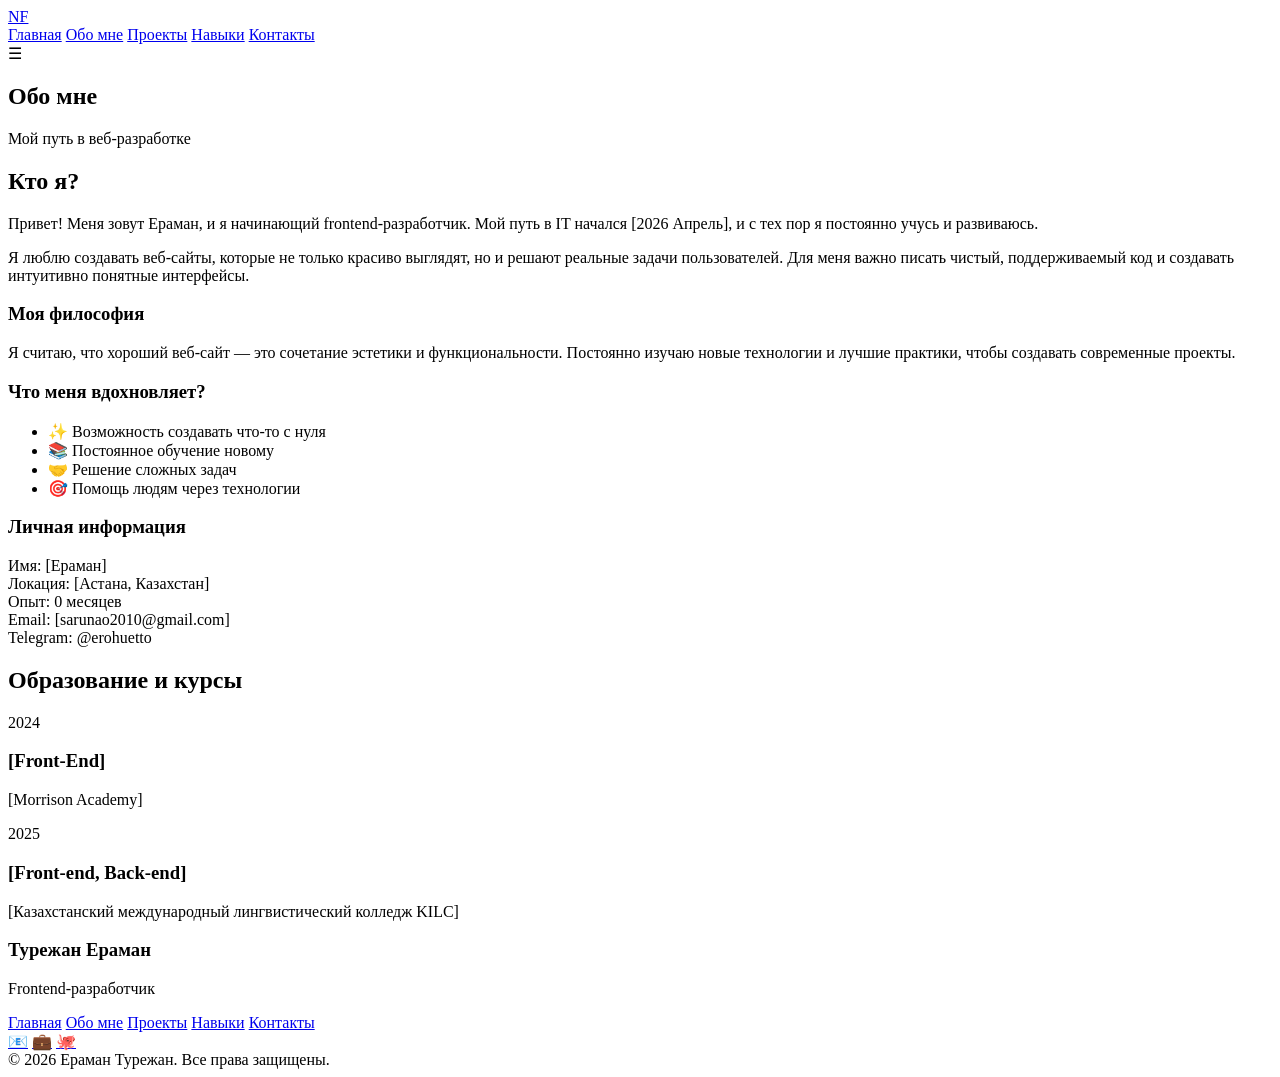
==== commit a0615638: "changed styles fully, made deeppurple theme and added my picture of me" ====
--- a/about.html
+++ b/about.html
@@ -10,7 +10,6 @@
   <meta name="author" content="Твоё Имя">
   <meta name="robots" content="index, follow">
 </head>
-<link rel="stylesheet" href="./style.css">
 <body>
     <header>
         <div class="container">
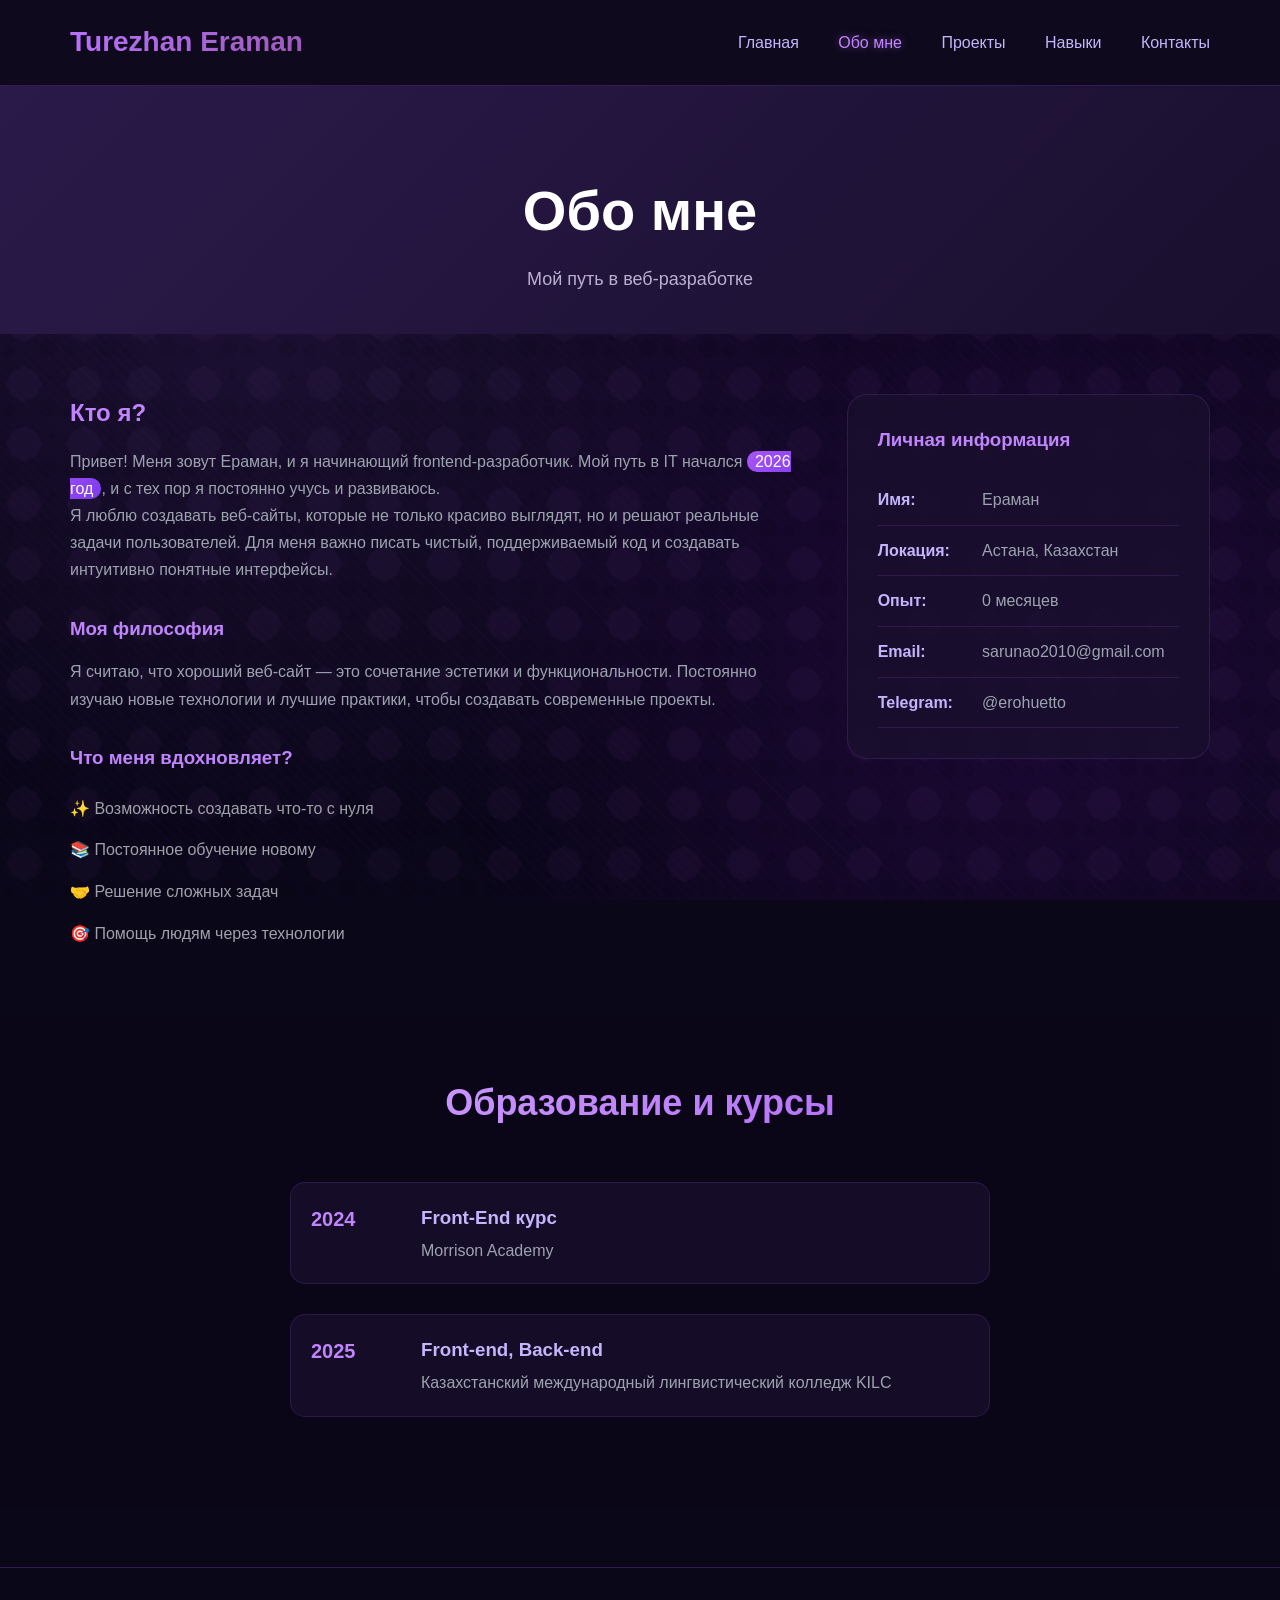
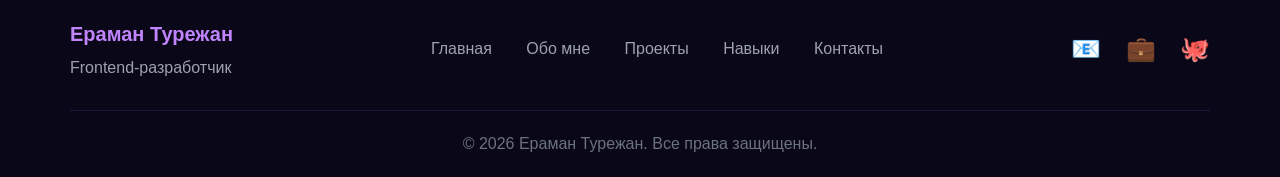
==== commit 49aa735d: "Changed it again after losing my progress" ====
--- a/about.html
+++ b/about.html
@@ -1,21 +1,21 @@
 <!DOCTYPE html>
 <html lang="ru">
 <head>
-  <meta charset="UTF-8">
-  <meta name="viewport" content="width=device-width, initial-scale=1.0">
-
-  <title>Фронтенд разработчик | Обо мне</title>
-  <meta name="description" content="Обо мне: я фронтенд разработчик, создаю современные веб-сайты, постоянно изучаю новые технологии и реализую интересные проекты.">
-  <meta name="keywords" content="фронтенд разработчик, обо мне, портфолио, HTML, CSS, JavaScript">
-  <meta name="author" content="Твоё Имя">
-  <meta name="robots" content="index, follow">
+    <meta charset="UTF-8">
+    <meta name="viewport" content="width=device-width, initial-scale=1.0">
+    <title>Фронтенд разработчик | Обо мне</title>
+    <meta name="description" content="Обо мне: я фронтенд разработчик, создаю современные веб-сайты, постоянно изучаю новые технологии и реализую интересные проекты.">
+    <meta name="keywords" content="фронтенд разработчик, обо мне, портфолио, HTML, CSS, JavaScript">
+    <meta name="author" content="Ераман Турежан">
+    <meta name="robots" content="index, follow">
+    <link rel="stylesheet" href="./style.css">
 </head>
 <body>
     <header>
         <div class="container">
             <div class="header-content">
                 <div class="logo">
-                    <a href="index.html">NF</a>
+                    <a href="index.html">Turezhan Eraman</a>
                 </div>
                 <nav>
                     <a href="index.html">Главная</a>
@@ -42,7 +42,7 @@
                 <div class="about-grid">
                     <div class="about-text">
                         <h2>Кто я?</h2>
-                        <p>Привет! Меня зовут Ераман, и я начинающий frontend-разработчик. Мой путь в IT начался <span class="highlight">[2026 Апрель]</span>, и с тех пор я постоянно учусь и развиваюсь.</p>
+                        <p>Привет! Меня зовут Ераман, и я начинающий frontend-разработчик. Мой путь в IT начался <span class="highlight">2026 год</span>, и с тех пор я постоянно учусь и развиваюсь.</p>
                         
                         <p>Я люблю создавать веб-сайты, которые не только красиво выглядят, но и решают реальные задачи пользователей. Для меня важно писать чистый, поддерживаемый код и создавать интуитивно понятные интерфейсы.</p>
                         
@@ -62,11 +62,11 @@
                             <h3>Личная информация</h3>
                             <div class="info-item">
                                 <span class="info-label">Имя:</span>
-                                <span class="info-value">[Ераман]</span>
+                                <span class="info-value">Ераман</span>
                             </div>
                             <div class="info-item">
                                 <span class="info-label">Локация:</span>
-                                <span class="info-value">[Астана, Казахстан]</span>
+                                <span class="info-value">Астана, Казахстан</span>
                             </div>
                             <div class="info-item">
                                 <span class="info-label">Опыт:</span>
@@ -74,7 +74,7 @@
                             </div>
                             <div class="info-item">
                                 <span class="info-label">Email:</span>
-                                <span class="info-value">[sarunao2010@gmail.com]</span>
+                                <span class="info-value">sarunao2010@gmail.com</span>
                             </div>
                             <div class="info-item">
                                 <span class="info-label">Telegram:</span>
@@ -93,15 +93,15 @@
                     <div class="timeline-item">
                         <div class="timeline-year">2024</div>
                         <div class="timeline-content">
-                            <h3>[Front-End]</h3>
-                            <p>[Morrison Academy]</p>
+                            <h3>Front-End курс</h3>
+                            <p>Morrison Academy</p>
                         </div>
                     </div>
                     <div class="timeline-item">
                         <div class="timeline-year">2025</div>
                         <div class="timeline-content">
-                            <h3>[Front-end, Back-end]</h3>
-                            <p>[Казахстанский международный лингвистический колледж KILC]</p>
+                            <h3>Front-end, Back-end</h3>
+                            <p>Казахстанский международный лингвистический колледж KILC</p>
                         </div>
                     </div>
                 </div>
@@ -113,7 +113,7 @@
         <div class="container">
             <div class="footer-content">
                 <div class="footer-info">
-                    <h3>Турежан Ераман</h3>
+                    <h3>Ераман Турежан</h3>
                     <p>Frontend-разработчик</p>
                 </div>
                 <div class="footer-links">
--- a/style.css
+++ b/style.css
@@ -0,0 +1,923 @@
+* {
+    margin: 0;
+    padding: 0;
+    box-sizing: border-box;
+}
+
+body {
+    font-family: 'Inter', sans-serif;
+    color: #e2d6f5;
+    line-height: 1.6;
+    background: #0a0718;
+    position: relative;
+    overflow-x: hidden;
+}
+
+/* СЛОЖНЫЙ ФОН С ФИГУРАМИ */
+body::before {
+    content: '';
+    position: fixed;
+    top: 0;
+    left: 0;
+    width: 100%;
+    height: 100%;
+    background: 
+        radial-gradient(circle at 20% 30%, rgba(139, 69, 205, 0.15) 0%, transparent 50%),
+        radial-gradient(circle at 80% 70%, rgba(106, 13, 173, 0.2) 0%, transparent 50%),
+        repeating-linear-gradient(45deg, rgba(128, 0, 255, 0.03) 0px, rgba(128, 0, 255, 0.03) 2px, transparent 2px, transparent 8px);
+    pointer-events: none;
+    z-index: -2;
+}
+
+body::after {
+    content: '';
+    position: fixed;
+    top: 0;
+    left: 0;
+    width: 100%;
+    height: 100%;
+    background: 
+        url('data:image/svg+xml;utf8,<svg xmlns="http://www.w3.org/2000/svg" viewBox="0 0 100 100" opacity="0.05"><path fill="%239b59b6" d="M20,20 L40,10 L60,20 L70,40 L60,60 L40,70 L20,60 L10,40 Z"/><circle cx="80" cy="80" r="15"/><circle cx="15" cy="85" r="10"/><polygon points="85,15 95,30 80,35" /></svg>') repeat;
+    background-size: 60px 60px;
+    pointer-events: none;
+    z-index: -1;
+}
+
+.container {
+    max-width: 1200px;
+    margin: 0 auto;
+    padding: 0 30px;
+}
+
+/* Header */
+header {
+    background: rgba(15, 10, 30, 0.95);
+    backdrop-filter: blur(12px);
+    padding: 20px 0;
+    border-bottom: 1px solid rgba(139, 69, 205, 0.3);
+    position: sticky;
+    top: 0;
+    z-index: 100;
+}
+
+.header-content {
+    display: flex;
+    justify-content: space-between;
+    align-items: center;
+}
+
+.logo a {
+    font-size: 28px;
+    font-weight: 800;
+    background: linear-gradient(135deg, #b873ff 0%, #9b59b6 100%);
+    -webkit-background-clip: text;
+    background-clip: text;
+    color: transparent;
+    text-decoration: none;
+}
+
+nav a {
+    text-decoration: none;
+    color: #c4b5fd;
+    margin-left: 35px;
+    font-weight: 500;
+    transition: 0.3s;
+}
+
+nav a:hover, nav a.active {
+    color: #c084fc;
+    text-shadow: 0 0 8px rgba(192, 132, 252, 0.5);
+}
+
+.mobile-menu {
+    display: none;
+    font-size: 28px;
+    cursor: pointer;
+    color: #c4b5fd;
+}
+
+/* Hero Section */
+.hero {
+    padding: 100px 0;
+    position: relative;
+}
+
+.hero-content {
+    display: grid;
+    grid-template-columns: 1fr 1fr;
+    gap: 50px;
+    align-items: center;
+}
+
+.hero-greeting {
+    display: inline-block;
+    font-size: 18px;
+    color: #c084fc;
+    font-weight: 600;
+    margin-bottom: 15px;
+}
+
+h1 {
+    font-size: 56px;
+    font-weight: 800;
+    background: linear-gradient(135deg, #d8b4fe 0%, #a855f7 100%);
+    -webkit-background-clip: text;
+    background-clip: text;
+    color: transparent;
+    margin-bottom: 15px;
+}
+
+.hero-title {
+    font-size: 24px;
+    color: #a78bfa;
+    margin-bottom: 20px;
+}
+
+.hero-description {
+    font-size: 18px;
+    color: #9ca3af;
+    margin-bottom: 30px;
+    line-height: 1.7;
+}
+
+.hero-buttons {
+    display: flex;
+    gap: 20px;
+}
+
+.btn-primary {
+    display: inline-block;
+    padding: 14px 32px;
+    background: linear-gradient(135deg, #a855f7 0%, #7c3aed 100%);
+    color: white;
+    text-decoration: none;
+    border-radius: 40px;
+    font-weight: 600;
+    transition: 0.3s;
+    border: none;
+    cursor: pointer;
+    box-shadow: 0 4px 15px rgba(168, 85, 247, 0.3);
+}
+
+.btn-primary:hover {
+    transform: translateY(-3px);
+    box-shadow: 0 10px 25px rgba(168, 85, 247, 0.4);
+}
+
+.btn-secondary {
+    display: inline-block;
+    padding: 14px 32px;
+    background: transparent;
+    color: #c084fc;
+    text-decoration: none;
+    border-radius: 40px;
+    font-weight: 600;
+    border: 2px solid #a855f7;
+    transition: 0.3s;
+}
+
+.btn-secondary:hover {
+    background: #a855f7;
+    color: white;
+    transform: translateY(-3px);
+}
+
+.hero-image {
+    text-align: center;
+}
+
+.hero-image img {
+    max-width: 100%;
+    width: 450px;
+    border-radius: 30px;
+    box-shadow: 0 20px 40px rgba(0,0,0,0.4);
+}
+
+/* Stats Section */
+.stats-section {
+    padding: 60px 0;
+    background: rgba(15, 10, 30, 0.6);
+    backdrop-filter: blur(10px);
+}
+
+.stats-grid {
+    display: grid;
+    grid-template-columns: repeat(4, 1fr);
+    gap: 30px;
+    text-align: center;
+}
+
+.stat-card {
+    padding: 30px;
+    background: rgba(30, 20, 50, 0.7);
+    border-radius: 20px;
+    transition: 0.3s;
+    border: 1px solid rgba(139, 69, 205, 0.2);
+}
+
+.stat-card:hover {
+    transform: translateY(-5px);
+    background: linear-gradient(135deg, #2a1a4a 0%, #1e1035 100%);
+    border-color: #a855f7;
+}
+
+.stat-number {
+    font-size: 48px;
+    font-weight: 800;
+    background: linear-gradient(135deg, #d8b4fe 0%, #a855f7 100%);
+    -webkit-background-clip: text;
+    background-clip: text;
+    color: transparent;
+    margin-bottom: 10px;
+}
+
+/* Services Section */
+.services-section {
+    padding: 80px 0;
+    background: rgba(10, 7, 24, 0.8);
+}
+
+.section-title {
+    text-align: center;
+    font-size: 36px;
+    margin-bottom: 50px;
+    background: linear-gradient(135deg, #d8b4fe 0%, #a855f7 100%);
+    -webkit-background-clip: text;
+    background-clip: text;
+    color: transparent;
+}
+
+.services-grid {
+    display: flex;
+    flex-direction: column;
+    gap: 25px;
+    max-width: 700px;
+    margin: 0 auto;
+}
+
+.service-card {
+    display: flex;
+    align-items: center;
+    gap: 25px;
+    background: rgba(25, 15, 45, 0.8);
+    backdrop-filter: blur(5px);
+    padding: 25px 30px;
+    border-radius: 20px;
+    transition: all 0.3s ease;
+    cursor: pointer;
+    border: 1px solid rgba(139, 69, 205, 0.2);
+}
+
+.service-card:hover {
+    transform: translateX(10px);
+    border-left: 4px solid #a855f7;
+    background: rgba(35, 22, 60, 0.9);
+}
+
+.service-icon {
+    flex-shrink: 0;
+    width: 70px;
+    height: 70px;
+}
+
+.service-icon img {
+    width: 100%;
+    height: 100%;
+    object-fit: cover;
+    border-radius: 15px;
+}
+
+.service-card h3 {
+    font-size: 20px;
+    margin-bottom: 8px;
+    color: #c084fc;
+}
+
+.service-card p {
+    font-size: 14px;
+    color: #a1a1aa;
+    line-height: 1.5;
+    margin: 0;
+}
+
+/* Projects Preview */
+.recent-projects {
+    padding: 80px 0;
+    background: rgba(10, 7, 24, 0.6);
+}
+
+.projects-preview {
+    display: grid;
+    grid-template-columns: repeat(3, 1fr);
+    gap: 30px;
+}
+
+.preview-card {
+    background: rgba(25, 15, 45, 0.8);
+    border-radius: 20px;
+    overflow: hidden;
+    transition: 0.3s;
+    border: 1px solid rgba(139, 69, 205, 0.2);
+}
+
+.preview-card:hover {
+    transform: translateY(-10px);
+    border-color: #a855f7;
+    box-shadow: 0 20px 40px rgba(168, 85, 247, 0.2);
+}
+
+.preview-image {
+    text-align: center;
+    padding: 40px;
+    background: rgba(168, 85, 247, 0.1);
+}
+
+.preview-image img {
+    max-width: 100px;
+    height: auto;
+}
+
+.preview-card h3 {
+    padding: 20px 20px 10px;
+    font-size: 20px;
+    color: #c084fc;
+}
+
+.preview-card p {
+    padding: 0 20px;
+    color: #9ca3af;
+}
+
+.preview-link {
+    display: inline-block;
+    margin: 15px 20px 25px;
+    color: #a855f7;
+    text-decoration: none;
+    font-weight: 600;
+    transition: 0.3s;
+}
+
+.preview-link:hover {
+    color: #c084fc;
+}
+
+/* Page Header */
+.page-header {
+    padding: 80px 0 40px;
+    background: linear-gradient(135deg, #2a1a4a 0%, #1a0f2e 100%);
+    text-align: center;
+}
+
+.page-header h1 {
+    color: white;
+    background: none;
+    -webkit-background-clip: unset;
+    background-clip: unset;
+    margin-bottom: 10px;
+}
+
+.page-header p {
+    font-size: 18px;
+    opacity: 0.8;
+}
+
+/* About Page */
+.about-content {
+    padding: 60px 0;
+}
+
+.about-grid {
+    display: grid;
+    grid-template-columns: 2fr 1fr;
+    gap: 50px;
+}
+
+.about-text h2, .about-text h3 {
+    margin: 30px 0 15px;
+    color: #c084fc;
+}
+
+.about-text h2:first-child {
+    margin-top: 0;
+}
+
+.about-text p {
+    color: #9ca3af;
+    line-height: 1.7;
+}
+
+.highlight {
+    background: linear-gradient(135deg, #a855f7 0%, #7c3aed 100%);
+    color: white;
+    padding: 2px 8px;
+    border-radius: 10px;
+}
+
+.about-text ul {
+    list-style: none;
+    padding-left: 0;
+}
+
+.about-text ul li {
+    padding: 8px 0;
+    color: #a1a1aa;
+}
+
+.info-card {
+    background: rgba(25, 15, 45, 0.8);
+    padding: 30px;
+    border-radius: 20px;
+    border: 1px solid rgba(139, 69, 205, 0.2);
+    position: sticky;
+    top: 100px;
+}
+
+.info-card h3 {
+    color: #c084fc;
+    margin-bottom: 20px;
+}
+
+.info-item {
+    padding: 12px 0;
+    border-bottom: 1px solid rgba(139, 69, 205, 0.2);
+}
+
+.info-label {
+    font-weight: 600;
+    color: #c4b5fd;
+    display: inline-block;
+    width: 100px;
+}
+
+.info-value {
+    color: #9ca3af;
+}
+
+/* Timeline */
+.education-section {
+    padding: 60px 0;
+    background: rgba(10, 7, 24, 0.6);
+}
+
+.timeline {
+    max-width: 700px;
+    margin: 0 auto;
+}
+
+.timeline-item {
+    display: flex;
+    gap: 30px;
+    margin-bottom: 30px;
+    background: rgba(25, 15, 45, 0.8);
+    padding: 20px;
+    border-radius: 15px;
+    transition: 0.3s;
+    border: 1px solid rgba(139, 69, 205, 0.2);
+}
+
+.timeline-item:hover {
+    transform: translateX(10px);
+    border-color: #a855f7;
+}
+
+.timeline-year {
+    min-width: 80px;
+    font-weight: 700;
+    color: #c084fc;
+    font-size: 20px;
+}
+
+.timeline-content h3 {
+    color: #c4b5fd;
+    margin-bottom: 5px;
+}
+
+.timeline-content p {
+    color: #9ca3af;
+}
+
+/* Projects Page */
+.projects-section {
+    padding: 60px 0;
+}
+
+.projects-grid {
+    display: grid;
+    grid-template-columns: repeat(2, 1fr);
+    gap: 30px;
+}
+
+.project-card {
+    background: rgba(25, 15, 45, 0.8);
+    border-radius: 20px;
+    overflow: hidden;
+    display: flex;
+    transition: 0.3s;
+    border: 1px solid rgba(139, 69, 205, 0.2);
+}
+
+.project-card:hover {
+    transform: translateY(-5px);
+    border-color: #a855f7;
+    box-shadow: 0 20px 40px rgba(168, 85, 247, 0.15);
+}
+
+.project-image {
+    min-width: 150px;
+    display: flex;
+    align-items: center;
+    justify-content: center;
+    background: rgba(168, 85, 247, 0.1);
+}
+
+.project-image img {
+    width: 100px;
+    height: auto;
+    border-radius: 12px;
+}
+
+.project-info {
+    padding: 25px;
+}
+
+.project-info h3 {
+    font-size: 22px;
+    margin-bottom: 10px;
+    color: #c084fc;
+}
+
+.project-info p {
+    color: #9ca3af;
+}
+
+.project-tech {
+    display: flex;
+    gap: 10px;
+    flex-wrap: wrap;
+    margin: 15px 0;
+}
+
+.project-tech span {
+    background: rgba(168, 85, 247, 0.2);
+    padding: 5px 12px;
+    border-radius: 20px;
+    font-size: 12px;
+    font-weight: 500;
+    color: #c084fc;
+}
+
+.project-links {
+    display: flex;
+    gap: 20px;
+}
+
+.project-link {
+    color: #a855f7;
+    text-decoration: none;
+    font-weight: 600;
+    transition: 0.3s;
+}
+
+.project-link:hover {
+    color: #c084fc;
+}
+
+/* Skills Page */
+.skills-section {
+    padding: 60px 0;
+}
+
+.skills-category {
+    margin-bottom: 60px;
+}
+
+.skills-category h2 {
+    margin-bottom: 30px;
+    font-size: 28px;
+    color: #c084fc;
+}
+
+.skills-grid {
+    display: flex;
+    flex-direction: column;
+    gap: 25px;
+}
+
+.skill-item {
+    width: 100%;
+}
+
+.skill-info {
+    display: flex;
+    justify-content: space-between;
+    margin-bottom: 8px;
+    font-weight: 500;
+    color: #c4b5fd;
+}
+
+.skill-bar {
+    background: rgba(255,255,255,0.1);
+    height: 10px;
+    border-radius: 10px;
+    overflow: hidden;
+}
+
+.skill-progress {
+    background: linear-gradient(135deg, #a855f7 0%, #7c3aed 100%);
+    height: 100%;
+    border-radius: 10px;
+    width: 0;
+    transition: 1s ease;
+}
+
+.tools-grid {
+    display: grid;
+    grid-template-columns: repeat(4, 1fr);
+    gap: 20px;
+}
+
+.tool-card {
+    background: rgba(25, 15, 45, 0.8);
+    padding: 30px;
+    text-align: center;
+    border-radius: 15px;
+    transition: 0.3s;
+    border: 1px solid rgba(139, 69, 205, 0.2);
+}
+
+.tool-card:hover {
+    transform: translateY(-5px);
+    background: linear-gradient(135deg, #2a1a4a 0%, #1e1035 100%);
+    border-color: #a855f7;
+}
+
+.tool-card img {
+    width: 48px;
+    height: 48px;
+    margin-bottom: 15px;
+}
+
+.tool-card h3 {
+    color: #c4b5fd;
+    font-size: 18px;
+}
+
+.soft-skills {
+    display: flex;
+    flex-wrap: wrap;
+    gap: 15px;
+}
+
+.soft-skill {
+    background: rgba(25, 15, 45, 0.8);
+    padding: 12px 24px;
+    border-radius: 40px;
+    font-weight: 500;
+    transition: 0.3s;
+    cursor: pointer;
+    color: #c4b5fd;
+    border: 1px solid rgba(139, 69, 205, 0.2);
+}
+
+.soft-skill:hover {
+    background: linear-gradient(135deg, #a855f7 0%, #7c3aed 100%);
+    color: white;
+    transform: translateY(-2px);
+}
+
+/* Learning Section */
+.learning-section {
+    padding: 60px 0;
+    background: rgba(10, 7, 24, 0.6);
+}
+
+.learning-grid {
+    display: grid;
+    grid-template-columns: repeat(3, 1fr);
+    gap: 30px;
+}
+
+.learning-card {
+    background: rgba(25, 15, 45, 0.8);
+    padding: 40px;
+    text-align: center;
+    border-radius: 20px;
+    transition: 0.3s;
+    border: 1px solid rgba(139, 69, 205, 0.2);
+}
+
+.learning-card:hover {
+    transform: translateY(-10px);
+    border-color: #a855f7;
+}
+
+.learning-card img {
+    width: 48px;
+    height: 48px;
+    margin-bottom: 20px;
+}
+
+.learning-card h3 {
+    color: #c084fc;
+    margin-bottom: 10px;
+}
+
+.learning-card p {
+    color: #9ca3af;
+}
+
+/* Contacts Page */
+.contacts-section {
+    padding: 60px 0;
+}
+
+.contacts-grid {
+    display: grid;
+    grid-template-columns: 1fr 1fr;
+    gap: 50px;
+}
+
+.contact-info h2 {
+    color: #c084fc;
+    margin-bottom: 20px;
+}
+
+.contact-info p {
+    color: #9ca3af;
+    margin-bottom: 30px;
+}
+
+.contact-methods {
+    margin-top: 40px;
+}
+
+.contact-method {
+    display: flex;
+    gap: 20px;
+    align-items: center;
+    margin-bottom: 30px;
+    padding: 20px;
+    background: rgba(25, 15, 45, 0.8);
+    border-radius: 15px;
+    transition: 0.3s;
+    border: 1px solid rgba(139, 69, 205, 0.2);
+}
+
+.contact-method:hover {
+    transform: translateX(10px);
+    border-color: #a855f7;
+}
+
+.contact-method img {
+    width: 32px;
+    height: 32px;
+}
+
+.contact-method h3 {
+    margin-bottom: 5px;
+    font-size: 18px;
+    color: #c4b5fd;
+}
+
+.contact-method a {
+    color: #a855f7;
+    text-decoration: none;
+}
+
+.contact-form {
+    background: rgba(25, 15, 45, 0.8);
+    padding: 40px;
+    border-radius: 20px;
+    border: 1px solid rgba(139, 69, 205, 0.2);
+}
+
+.contact-form h3 {
+    font-size: 24px;
+    margin-bottom: 25px;
+    color: #c084fc;
+}
+
+.contact-form input, .contact-form textarea {
+    width: 100%;
+    padding: 14px;
+    margin-bottom: 20px;
+    background: rgba(10, 7, 24, 0.8);
+    border: 1px solid rgba(139, 69, 205, 0.3);
+    border-radius: 12px;
+    font-family: inherit;
+    font-size: 16px;
+    transition: 0.3s;
+    color: #e2d6f5;
+}
+
+.contact-form input:focus, .contact-form textarea:focus {
+    outline: none;
+    border-color: #a855f7;
+    box-shadow: 0 0 0 3px rgba(168, 85, 247, 0.2);
+}
+
+.contact-form input::placeholder, .contact-form textarea::placeholder {
+    color: #6b7280;
+}
+
+/* Footer */
+footer {
+    background: #0a0718;
+    padding: 50px 0 20px;
+    margin-top: 60px;
+    border-top: 1px solid rgba(139, 69, 205, 0.3);
+}
+
+.footer-content {
+    display: flex;
+    justify-content: space-between;
+    align-items: center;
+    margin-bottom: 30px;
+}
+
+.footer-info h3 {
+    font-size: 20px;
+    margin-bottom: 5px;
+    color: #c084fc;
+}
+
+.footer-info p {
+    color: #9ca3af;
+}
+
+.footer-links a {
+    color: #9ca3af;
+    text-decoration: none;
+    margin-left: 30px;
+    transition: 0.3s;
+}
+
+.footer-links a:hover {
+    color: #c084fc;
+}
+
+.footer-social a {
+    font-size: 24px;
+    text-decoration: none;
+    margin-left: 20px;
+    color: #9ca3af;
+    transition: 0.3s;
+}
+
+.footer-social a:hover {
+    color: #c084fc;
+}
+
+.copyright {
+    text-align: center;
+    padding-top: 20px;
+    border-top: 1px solid rgba(139, 69, 205, 0.2);
+    color: #6b7280;
+}
+
+/* Responsive */
+@media (max-width: 992px) {
+    h1 { font-size: 44px; }
+    .services-grid, .stats-grid, .projects-preview, .projects-grid {
+        grid-template-columns: repeat(2, 1fr);
+    }
+    .tools-grid, .learning-grid {
+        grid-template-columns: repeat(2, 1fr);
+    }
+}
+
+@media (max-width: 768px) {
+    nav {
+        display: none;
+    }
+    .mobile-menu {
+        display: block;
+    }
+    .hero-content, .about-grid, .contacts-grid {
+        grid-template-columns: 1fr;
+    }
+    .services-grid, .stats-grid, .projects-preview, .projects-grid {
+        grid-template-columns: 1fr;
+    }
+    .tools-grid, .learning-grid {
+        grid-template-columns: 1fr;
+    }
+    .footer-content {
+        flex-direction: column;
+        text-align: center;
+        gap: 20px;
+    }
+    .footer-links a {
+        margin: 0 15px;
+    }
+    .project-card {
+        flex-direction: column;
+    }
+    .section-title {
+        font-size: 28px;
+    }
+    .service-card {
+        flex-direction: column;
+        text-align: center;
+    }
+}
